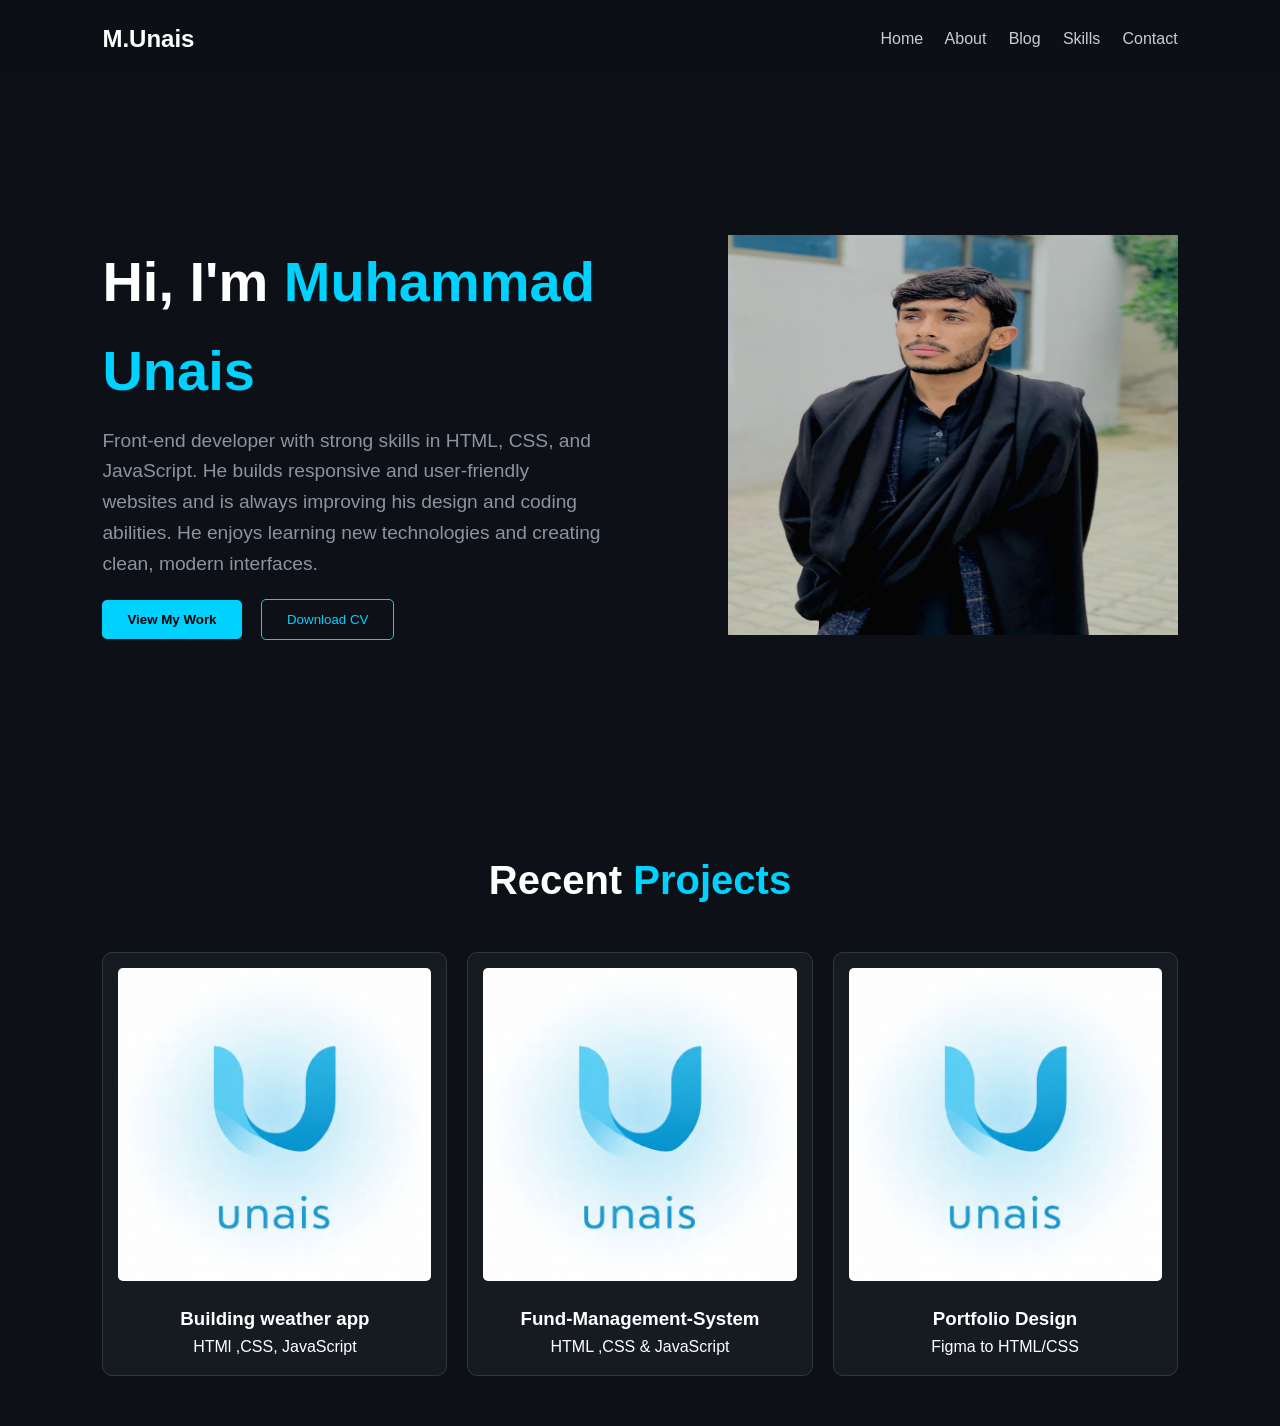
==== index.html @ 186838fe "Portfolio website A Responsive portfolio project demonstrating web development skills with HTML and " ====
<!DOCTYPE html>
<html lang="en">
<head>
    <meta charset="UTF-8">
    <meta name="viewport" content="width=device-width, initial-scale=1.0">
    <title>Web Developer Portfolio</title>
    <link rel="stylesheet" href="style.css">
    
</head>
<body>

    <nav>
        <div class="logo"><span>M.Unais</span></div>
        <ul>
            <li><a href="#" class="btn-home">Home</a>
                &nbsp;  &nbsp;
               <a href="about.html"> About </a>
               &nbsp;  &nbsp;
                <a href="blog.html"> Blog </a>
                &nbsp;  &nbsp;
                <a href="skill.html">Skills</a>
                &nbsp;  &nbsp;
                 <a href="contact.html"> Contact </a>
            </li>
        </ul>
    </nav>

    <section class="hero">
        <div class="hero-content">
            <h1>Hi, I'm <span class="highlight">Muhammad Unais</span></h1>
            <p>Front-end developer with strong skills in HTML, CSS, and JavaScript.
                 He builds responsive and user-friendly websites and is always improving his design and coding abilities.
                 He enjoys learning new technologies and creating clean, modern interfaces.</p>
            <div class="hero-btns">
                <button class="primary-btn">View My Work</button>
                <button class="secondary-btn">Download CV</button>
            </div>
        </div>
        <div class="hero-img">
            <img src="image.jpeg" width="450" height="400" alt="Profile">
        </div>
    </section>

    <section class="projects">
        <h2>Recent <span class="highlight">Projects</span></h2>
        <div class="project-grid">
            <div class="project-card">
                <img src="logo.jpeg" alt="Project 1">
                <h3>Building weather app</h3>
                <p>HTMl ,CSS, JavaScript</p>
            </div>
            <div class="project-card">
                <img src="logo.jpeg" alt="Project 2">
                <h3>Fund-Management-System</h3>
                <p>HTML ,CSS & JavaScript</p>
            </div>
            <div class="project-card">
                <img src="logo.jpeg" alt="Project 3">
                <h3>Portfolio Design</h3>
                <p>Figma to HTML/CSS</p>
            </div>
        </div>
    </section>

</body>
</html>
---- style.css ----
/* General Styles */
* {
    margin: 0;
    padding: 0;
    box-sizing: border-box;
    font-family: 'Segoe UI', Tahoma, Geneva, Verdana, sans-serif;
}

body {
    background-color: #0d1117; /* Dark Background */
    color: #ffffff;
    line-height: 1.6;
}

.highlight {
    color: #00d2ff; /* Teal/Cyan color from your image */
}
.logo-image {
    position: absolute;
    top: 0;
    left: 0;
}

/* Navbar */
nav {
    display: flex;
    justify-content: space-between;
    align-items: center;
    padding: 20px 8%;
    background: rgba(13, 17, 23, 0.95);
    position: sticky;
    top: 0;
    z-index: 100;
}

.logo {
    font-size: 1.5rem;
    font-weight: bold;
}

nav ul {
    display: flex;
    list-style: none;
}

nav ul li {
    margin-left: 30px;
}

nav ul li a {
    text-decoration: none;
    color: #ccc;
    transition: 0.3s;
}

nav ul li a:hover {
    color: #00d2ff;
}

/* Hero Section */
.hero {
    height: 80vh;
    display: flex;
    align-items: center;
    justify-content: space-between;
    padding: 0 8%;
}

.hero-content h1 {
    font-size: 3.5rem;
    margin-bottom: 10px;
}

.hero-content p {
    font-size: 1.2rem;
    color: #8b949e;
    max-width: 500px;
    margin-bottom: 20px;
}

.primary-btn {
    background: #00d2ff;
    border: none;
    padding: 12px 25px;
    border-radius: 5px;
    font-weight: bold;
    cursor: pointer;
    margin-right: 15px;
}

.secondary-btn {
    background: transparent;
    border: 1px solid #00d2ff;
    color: #00d2ff;
    padding: 12px 25px;
    border-radius: 5px;
    cursor: pointer;
}

/* Project Cards */
.projects {
    padding: 50px 8%;
    text-align: center;
}

.projects h2 {
    font-size: 2.5rem;
    margin-bottom: 40px;
}

.project-grid {
    display: grid;
    grid-template-columns: repeat(auto-fit, minmax(300px, 1fr));
    gap: 20px;
}

.project-card {
    background: #161b22;
    padding: 15px;
    border-radius: 10px;
    border: 1px solid #30363d;
    transition: transform 0.3s;
}

.project-card:hover {
    transform: translateY(-10px);
    border-color: #00d2ff;
}

.project-card img {
    width: 100%;
    border-radius: 5px;
    margin-bottom: 15px;
}
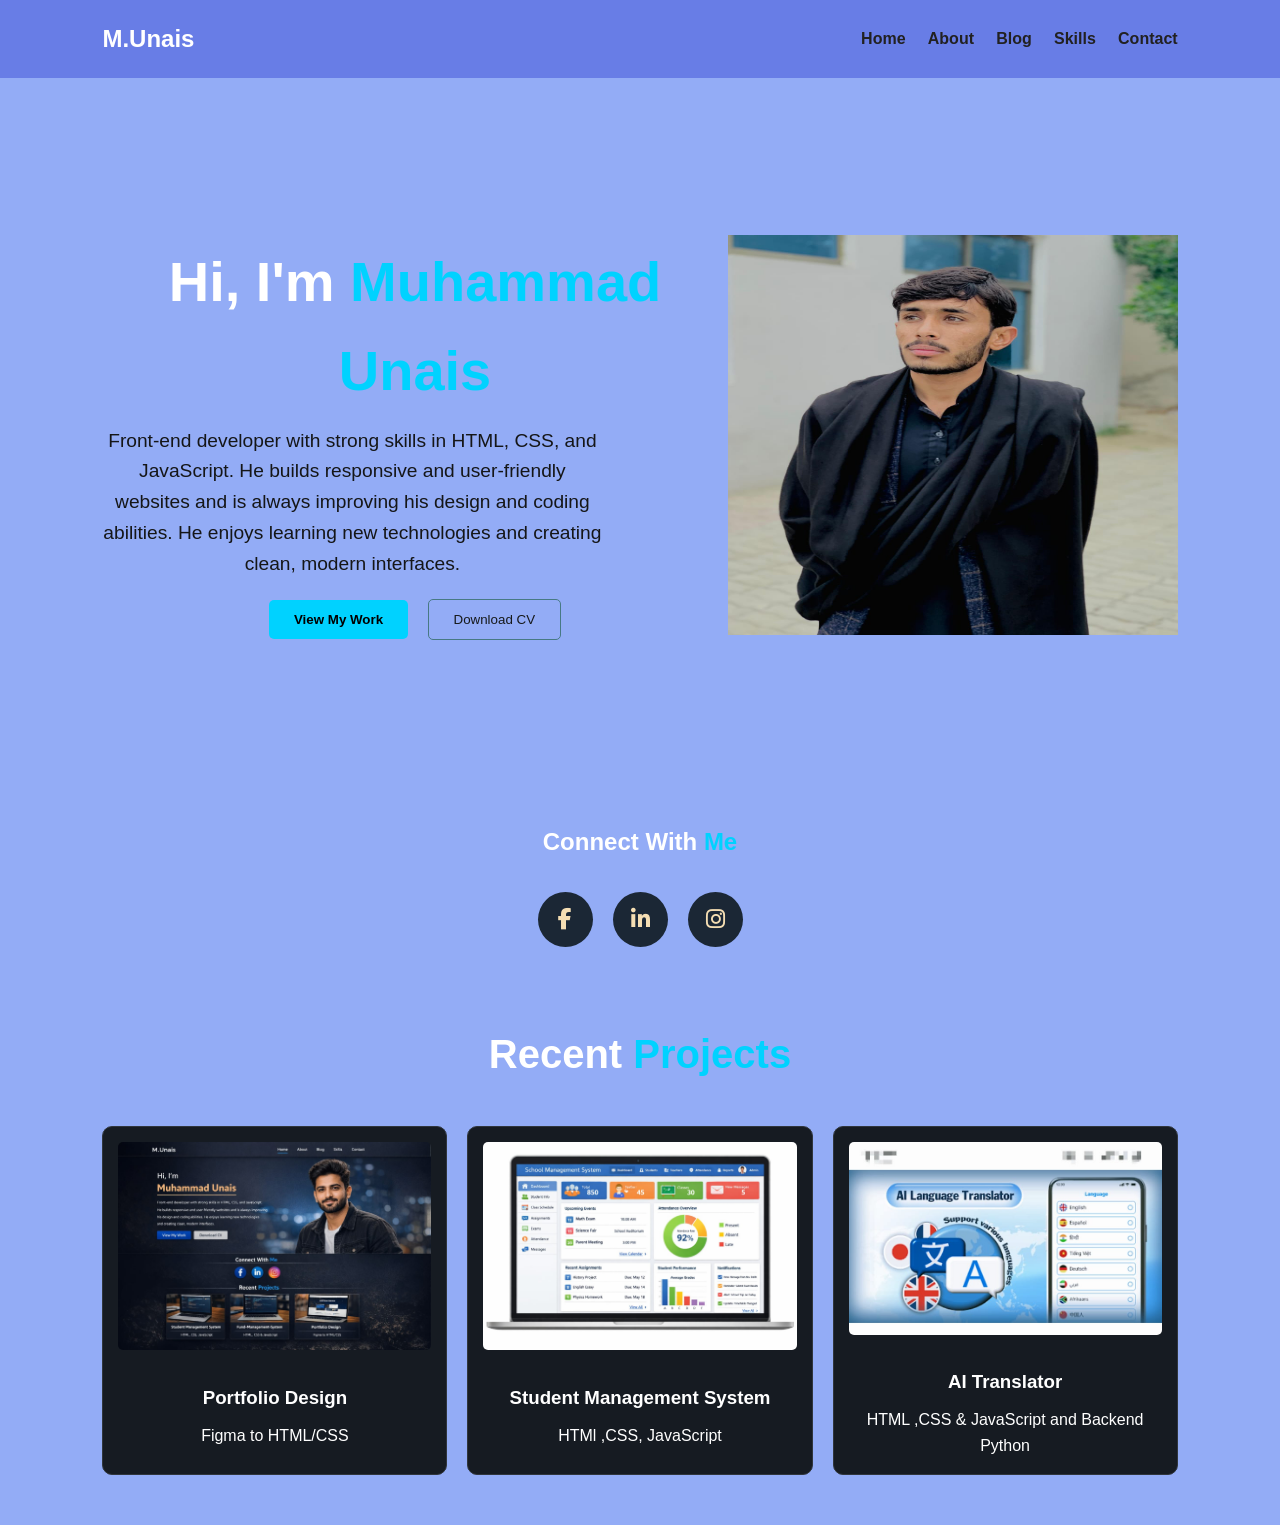
==== commit e15a91d8: "Add files via upload" ====
--- a/index.html
+++ b/index.html
@@ -1,26 +1,29 @@
 <!DOCTYPE html>
 <html lang="en">
+
 <head>
     <meta charset="UTF-8">
     <meta name="viewport" content="width=device-width, initial-scale=1.0">
     <title>Web Developer Portfolio</title>
     <link rel="stylesheet" href="style.css">
-    
+    <link rel="stylesheet" href="https://cdnjs.cloudflare.com/ajax/libs/font-awesome/6.5.0/css/all.min.css">
+
 </head>
+
 <body>
 
     <nav>
         <div class="logo"><span>M.Unais</span></div>
         <ul>
             <li><a href="#" class="btn-home">Home</a>
-                &nbsp;  &nbsp;
-               <a href="about.html"> About </a>
-               &nbsp;  &nbsp;
+                &nbsp; &nbsp;
+                <a href="about.html"> About </a>
+                &nbsp; &nbsp;
                 <a href="blog.html"> Blog </a>
-                &nbsp;  &nbsp;
-                <a href="skill.html">Skills</a>
-                &nbsp;  &nbsp;
-                 <a href="contact.html"> Contact </a>
+                &nbsp; &nbsp;
+                <a href="skills.html">Skills</a>
+                &nbsp; &nbsp;
+                <a href="contact.html"> Contact </a>
             </li>
         </ul>
     </nav>
@@ -29,38 +32,59 @@
         <div class="hero-content">
             <h1>Hi, I'm <span class="highlight">Muhammad Unais</span></h1>
             <p>Front-end developer with strong skills in HTML, CSS, and JavaScript.
-                 He builds responsive and user-friendly websites and is always improving his design and coding abilities.
-                 He enjoys learning new technologies and creating clean, modern interfaces.</p>
+                He builds responsive and user-friendly websites and is always improving his design and coding abilities.
+                He enjoys learning new technologies and creating clean, modern interfaces.</p>
             <div class="hero-btns">
-                <button class="primary-btn">View My Work</button>
-                <button class="secondary-btn">Download CV</button>
+                <button type="button" class="primary-btn">View My Work</button>
+                <button type="button" class="secondary-btn" onclick="downloadCV()">Download CV</button>
             </div>
         </div>
         <div class="hero-img">
             <img src="image.jpeg" width="450" height="400" alt="Profile">
         </div>
     </section>
+    <section class="social-section">
+        <h2>Connect With <span class="highlight">Me</span></h2>
+
+        <div class="social-icons">
+            <a href="https://www.facebook.com/muhammad.unais.7737769" target="_blank" rel="noopener"
+                class="icon facebook" aria-label="Facebook Profile">
+                <i class="fab fa-facebook-f"></i>
+            </a>
+
+            <a href="https://www.linkedin.com/in/muhammad-unais-0261293bb?utm_source=share_via&utm_content=profile&utm_medium=member_android"
+                target="_blank" rel="noopener" class="icon linkedin" aria-label="LinkedIn Profile">
+                <i class="fab fa-linkedin-in"></i>
+            </a>
+
+            <a href="https://www.instagram.com/nasi3i?igsh=MXI3Z2RmcjNrMDFkOA==" target="_blank" rel="noopener"
+                class="icon instagram" aria-label="Instagram Profile">
+                <i class="fab fa-instagram"></i>
+            </a>
+        </div>
+    </section>
 
     <section class="projects">
         <h2>Recent <span class="highlight">Projects</span></h2>
         <div class="project-grid">
-            <div class="project-card">
-                <img src="logo.jpeg" alt="Project 1">
-                <h3>Building weather app</h3>
-                <p>HTMl ,CSS, JavaScript</p>
-            </div>
-            <div class="project-card">
-                <img src="logo.jpeg" alt="Project 2">
-                <h3>Fund-Management-System</h3>
-                <p>HTML ,CSS & JavaScript</p>
-            </div>
-            <div class="project-card">
-                <img src="logo.jpeg" alt="Project 3">
-                <h3>Portfolio Design</h3>
-                <p>Figma to HTML/CSS</p>
-            </div>
+        <div class="project-card">
+            <img src="Portfolio.image.jpeg" alt="Project 1">
+            <h3>Portfolio Design</h3>
+            <p>Figma to HTML/CSS</p>
+        </div>
+        <div class="project-card">
+            <img src="sms.image.jpeg" alt="Project 2">
+            <h3>Student Management System</h3>
+            <p>HTMl ,CSS, JavaScript</p>
+        </div>
+        <div class="project-card">
+            <img src="ai tranlator.image.jpeg" alt="Project 3">
+            <h3>AI Translator</h3>
+            <p>HTML ,CSS & JavaScript and Backend Python</p>
+        </div>
         </div>
     </section>
+    <script src="script.js"></script>
+</body>
 
-</body>
 </html>
--- a/style.css
+++ b/style.css
@@ -2,19 +2,251 @@
 * {
     margin: 0;
     padding: 0;
+    text-align: center;
     box-sizing: border-box;
     font-family: 'Segoe UI', Tahoma, Geneva, Verdana, sans-serif;
 }
 
 body {
-    background-color: #0d1117; /* Dark Background */
-    color: #ffffff;
+    background-color: #93acf6;
+    /* Dark Background */
+    color: white;
     line-height: 1.6;
 }
 
+
+/* ================= GLOBAL ================= */
+
+/* Highlight text */
 .highlight {
-    color: #00d2ff; /* Teal/Cyan color from your image */
-}
+    color: #2170cb;
+}
+
+/* Common Section Spacing */
+section {
+    padding: 80px 8%;
+}
+
+/* Social meda section */
+.social-section {
+    text-align: left;
+    padding: 25px 30%;
+
+}
+
+.social-section h2 {
+    margin-bottom: 30px;
+}
+
+.social-icons {
+    display: flex;
+    justify-content: center;
+    gap: 20px;
+}
+
+.icon {
+    width: 55px;
+    height: 55px;
+    display: flex;
+    align-items: center;
+    justify-content: center;
+    border-radius: 50%;
+    background: #1b2735;
+    color: wheat;
+    font-size: 22px;
+    transition: 0.3s ease;
+    text-decoration: none;
+}
+
+.icon:hover {
+    transform: translateY(-8px);
+}
+
+.facebook:hover {
+    background: #1877f2;
+}
+
+.linkedin:hover {
+    background: #0077b5;
+}
+
+.instagram:hover {
+    background: #e1306c;
+}
+
+
+
+/* Common Card */
+.project-card {
+    background: #111;
+    padding: 20px;
+    border-radius: 10px;
+    transition: 0.3s;
+}
+
+.project-card:hover {
+    transform: translateY(-5px);
+}
+
+/* ================= BLOG ================= */
+
+.blog-section h2 {
+    margin-bottom: 40px;
+}
+
+/* Grid layout (used in blog + skills) */
+.project-grid,
+.skills-container {
+    display: grid;
+    grid-template-columns: repeat(auto-fit, minmax(250px, 1fr));
+    gap: 25px;
+}
+
+/* Blog image */
+.project-card img {
+    width: 100%;
+    border-radius: 10px;
+}
+
+/* Blog heading */
+.project-card h3 {
+    margin: 10px 0;
+}
+
+/* Read more link */
+.read-more {
+    color: #00d2ff;
+    text-decoration: none;
+    font-weight: bold;
+    display: block;
+    margin-top: 10px;
+}
+
+/* ================= ABOUT ================= */
+
+.about-section {
+    padding: 100px 8%;
+}
+
+.about-section h2 {
+    font-size: 3rem;
+}
+
+/* Layout */
+.about-content {
+    display: flex;
+    gap: 50px;
+    align-items: center;
+    margin-top: 40px;
+    flex-wrap: wrap;
+}
+
+/* Text */
+.about-text {
+    flex: 1;
+    color: #201f1f;
+    font-size: 1.1rem;
+}
+
+.about-text h6 {
+    margin-top: 15px;
+    color: #5723ab;
+    font-size: 1rem;
+}
+
+.about-text p {
+    margin-bottom: 15px;
+}
+
+/* Skills list inside About */
+.skills-list {
+    list-style: none;
+    margin-top: 15px;
+    display: grid;
+    grid-template-columns: 1fr 1fr;
+    gap: 10px;
+}
+
+/* Image */
+.about-image {
+    flex: 1;
+    text-align: center;
+}
+
+.about-image img {
+    width: 80%;
+    border-radius: 20px;
+    border: 2px solid #00d2ff;
+}
+
+/* Button link */
+.project-link {
+    display: inline-block;
+    margin: 15px 0;
+    color: #00d2ff;
+    text-decoration: none;
+    font-weight: bold;
+}
+
+/* ================= SKILLS ================= */
+
+.skills-section h2 {
+    text-align: center;
+    font-size: 2.5rem;
+    margin-bottom: 50px;
+}
+
+/* Skill block */
+.skill {
+    margin-top: 20px;
+}
+
+/* Progress bar */
+.progress-bar {
+    background: #2c7eb1;
+    height: 10px;
+    border-radius: 5px;
+    margin-bottom: 15px;
+    overflow: hidden;
+}
+
+/* Progress fill */
+.progress {
+    height: 100%;
+    border-radius: 5px;
+    background: #00d2ff;
+}
+
+/* Skill Levels */
+.progress.html {
+    width: 95%;
+}
+
+.progress.js {
+    width: 85%;
+}
+
+.progress.react {
+    width: 80%;
+}
+
+.progress.python {
+    width: 80%
+}
+
+.progress.figma {
+    width: 90%;
+}
+
+.progress.git {
+    width: 85%;
+}
+
+.highlight {
+    color: #00d2ff;
+    /* Teal/Cyan color from your image */
+}
+
 .logo-image {
     position: absolute;
     top: 0;
@@ -27,7 +259,7 @@
     justify-content: space-between;
     align-items: center;
     padding: 20px 8%;
-    background: rgba(13, 17, 23, 0.95);
+    background: rgba(102, 123, 229, 0.95);
     position: sticky;
     top: 0;
     z-index: 100;
@@ -49,12 +281,13 @@
 
 nav ul li a {
     text-decoration: none;
-    color: #ccc;
+    color: #222121;
+    font-weight: bold;
     transition: 0.3s;
 }
 
 nav ul li a:hover {
-    color: #00d2ff;
+    color: #125d6e;
 }
 
 /* Hero Section */
@@ -73,7 +306,7 @@
 
 .hero-content p {
     font-size: 1.2rem;
-    color: #8b949e;
+    color: #151617;
     max-width: 500px;
     margin-bottom: 20px;
 }
@@ -90,8 +323,8 @@
 
 .secondary-btn {
     background: transparent;
-    border: 1px solid #00d2ff;
-    color: #00d2ff;
+    border: 1px solid #477984;
+    color: #16191a;
     padding: 12px 25px;
     border-radius: 5px;
     cursor: pointer;
@@ -131,4 +364,20 @@
     width: 100%;
     border-radius: 5px;
     margin-bottom: 15px;
+}
+
+input,
+textarea {
+    width: 100%;
+    padding: 15px;
+    margin-bottom: 20px;
+    background: #d8dbdf;
+    border: 1px solid #30363d;
+    color: white;
+    border-radius: 5px;
+}
+
+form {
+    max-width: 600px;
+    margin: 50px auto;
 }
